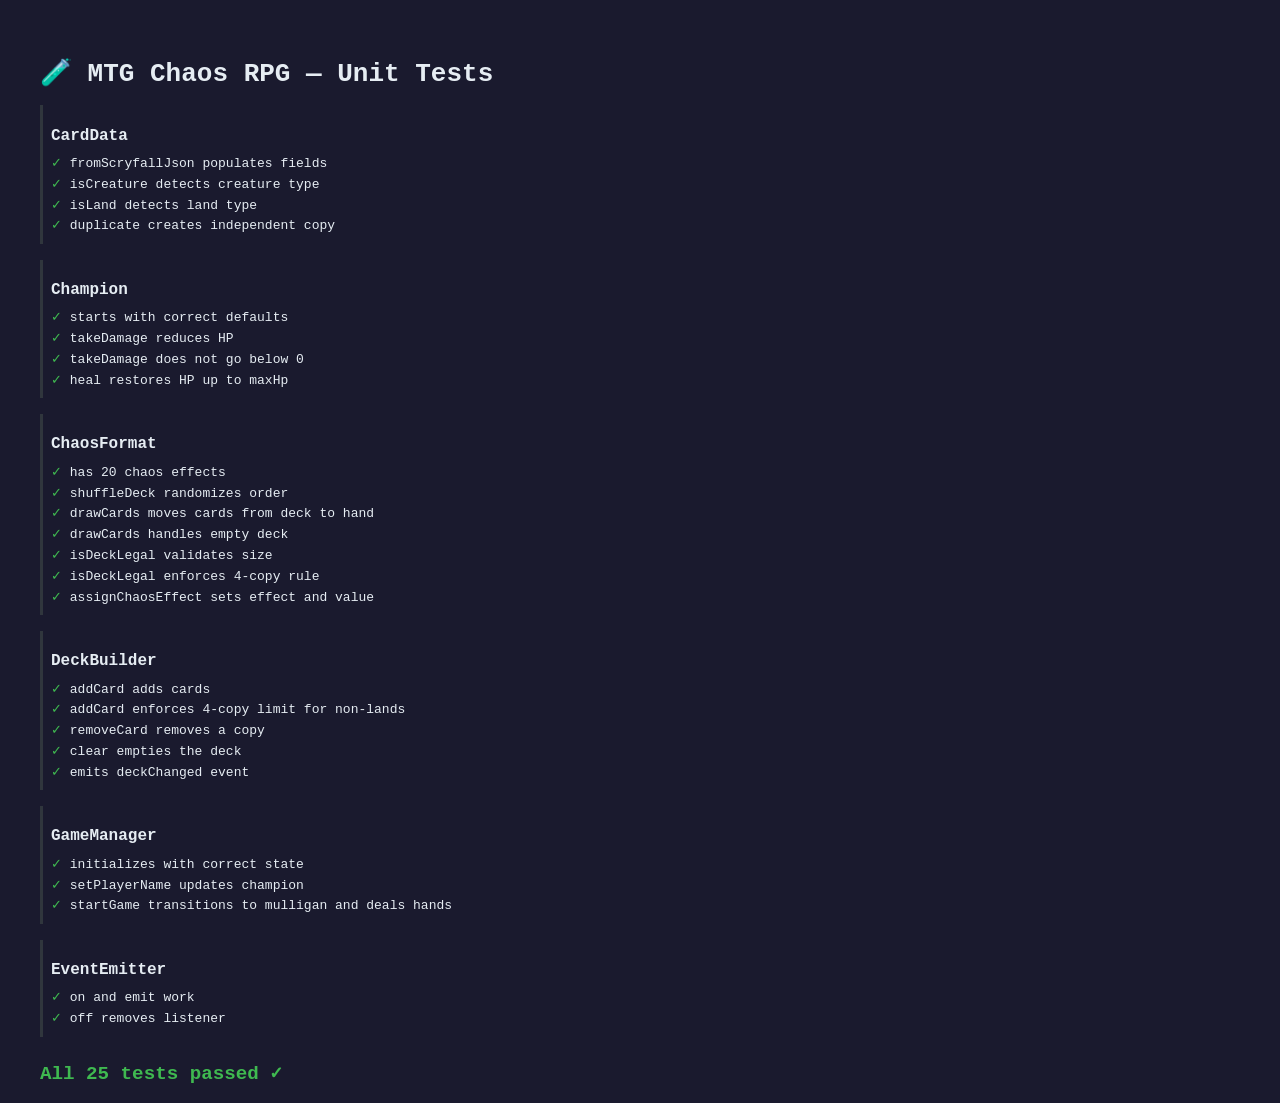
==== src/tests/test.html @ c31f6d52 "Add src folder with complete web game implementation, docs, flowcharts, and tests Co-authored-by: ad" ====
<!DOCTYPE html>
<html lang="en">
<head>
  <meta charset="UTF-8" />
  <meta name="viewport" content="width=device-width, initial-scale=1.0" />
  <title>MTG Chaos RPG — Tests</title>
  <style>
    body { font-family: monospace; background: #1a1a2e; color: #e6edf3; padding: 2rem; }
    h1 { margin-bottom: 1rem; }
    .pass { color: #3fb950; }
    .fail { color: #f85149; }
    .suite { margin: 1rem 0; padding: 0.5rem; border-left: 3px solid #30363d; }
    .suite h2 { font-size: 1rem; margin-bottom: 0.5rem; }
    .result { padding: 0.15rem 0; }
    #summary { margin-top: 1.5rem; font-size: 1.2rem; font-weight: bold; }
  </style>
</head>
<body>
  <h1>🧪 MTG Chaos RPG — Unit Tests</h1>
  <div id="output"></div>
  <div id="summary"></div>

  <script type="module">
    import { CardData } from '../js/game/CardData.js';
    import { Champion } from '../js/game/Champion.js';
    import * as ChaosFormat from '../js/game/ChaosFormat.js';
    import { DeckBuilder } from '../js/game/DeckBuilder.js';
    import { GameManager, Phase } from '../js/game/GameManager.js';
    import { EventEmitter } from '../js/EventEmitter.js';

    const output = document.getElementById('output');
    const summaryEl = document.getElementById('summary');
    let totalPass = 0;
    let totalFail = 0;

    function suite(name) {
      const div = document.createElement('div');
      div.className = 'suite';
      div.innerHTML = `<h2>${name}</h2>`;
      output.appendChild(div);
      return div;
    }

    function test(suiteEl, name, fn) {
      const result = document.createElement('div');
      result.className = 'result';
      try {
        fn();
        result.innerHTML = `<span class="pass">✓</span> ${name}`;
        totalPass++;
      } catch (e) {
        result.innerHTML = `<span class="fail">✗</span> ${name} — ${e.message}`;
        totalFail++;
      }
      suiteEl.appendChild(result);
    }

    function assert(condition, message = 'Assertion failed') {
      if (!condition) throw new Error(message);
    }

    function assertEqual(actual, expected, label = '') {
      if (actual !== expected) {
        throw new Error(`${label} Expected ${JSON.stringify(expected)}, got ${JSON.stringify(actual)}`);
      }
    }

    // ── CardData Tests ──────────────────────────────────────────────────
    const s1 = suite('CardData');

    test(s1, 'fromScryfallJson populates fields', () => {
      const json = {
        id: 'abc123', oracle_id: 'oracle1', name: 'Lightning Bolt',
        set: 'lea', mana_cost: '{R}', cmc: 1, type_line: 'Instant',
        oracle_text: 'Deal 3 damage.', colors: ['R'], color_identity: ['R'],
        image_uris: { normal: 'https://example.com/img.jpg', small: 'https://example.com/sm.jpg' }
      };
      const card = CardData.fromScryfallJson(json);
      assertEqual(card.name, 'Lightning Bolt', 'name');
      assertEqual(card.cmc, 1, 'cmc');
      assertEqual(card.isSpell(), true, 'isSpell');
      assertEqual(card.isCreature(), false, 'isCreature');
      assertEqual(card.isLand(), false, 'isLand');
    });

    test(s1, 'isCreature detects creature type', () => {
      const card = new CardData();
      card.typeLine = 'Creature — Human Wizard';
      assert(card.isCreature());
    });

    test(s1, 'isLand detects land type', () => {
      const card = new CardData();
      card.typeLine = 'Basic Land — Mountain';
      assert(card.isLand());
    });

    test(s1, 'duplicate creates independent copy', () => {
      const card = new CardData();
      card.name = 'Test Card';
      card.colors = ['R', 'U'];
      const copy = card.duplicate();
      copy.name = 'Modified';
      copy.colors.push('G');
      assertEqual(card.name, 'Test Card', 'original unchanged');
      assertEqual(card.colors.length, 2, 'original colors unchanged');
    });

    // ── Champion Tests ──────────────────────────────────────────────────
    const s2 = suite('Champion');

    test(s2, 'starts with correct defaults', () => {
      const champ = new Champion('Alice');
      assertEqual(champ.hp, 20, 'hp');
      assertEqual(champ.maxHp, 20, 'maxHp');
      assertEqual(champ.attack, 2, 'attack');
      assert(champ.isAlive(), 'isAlive');
    });

    test(s2, 'takeDamage reduces HP', () => {
      const champ = new Champion('Bob');
      champ.takeDamage(5);
      assertEqual(champ.hp, 15, 'hp after damage');
    });

    test(s2, 'takeDamage does not go below 0', () => {
      const champ = new Champion('Eve');
      champ.takeDamage(999);
      assertEqual(champ.hp, 0, 'hp capped at 0');
      assert(!champ.isAlive(), 'not alive');
    });

    test(s2, 'heal restores HP up to maxHp', () => {
      const champ = new Champion('Carl');
      champ.takeDamage(10);
      champ.heal(5);
      assertEqual(champ.hp, 15, 'healed');
      champ.heal(100);
      assertEqual(champ.hp, 20, 'capped at maxHp');
    });

    // ── ChaosFormat Tests ───────────────────────────────────────────────
    const s3 = suite('ChaosFormat');

    test(s3, 'has 20 chaos effects', () => {
      assertEqual(ChaosFormat.CHAOS_EFFECTS.length, 20, 'effect count');
    });

    test(s3, 'shuffleDeck randomizes order', () => {
      const arr = [1, 2, 3, 4, 5, 6, 7, 8, 9, 10];
      const original = [...arr];
      ChaosFormat.shuffleDeck(arr);
      assertEqual(arr.length, 10, 'same length');
      // Very unlikely to stay in exact same order
      const same = arr.every((v, i) => v === original[i]);
      // Allow it to pass even if shuffle doesn't change order (rare but possible)
    });

    test(s3, 'drawCards moves cards from deck to hand', () => {
      const deck = [1, 2, 3, 4, 5];
      const hand = [];
      const drawn = ChaosFormat.drawCards(deck, hand, 3);
      assertEqual(drawn, 3, 'drew 3');
      assertEqual(hand.length, 3, 'hand has 3');
      assertEqual(deck.length, 2, 'deck has 2');
    });

    test(s3, 'drawCards handles empty deck', () => {
      const deck = [];
      const hand = [];
      const drawn = ChaosFormat.drawCards(deck, hand, 5);
      assertEqual(drawn, 0, 'drew 0');
    });

    test(s3, 'isDeckLegal validates size', () => {
      const smallDeck = Array.from({ length: 10 }, () => {
        const c = new CardData(); c.name = 'X'; c.typeLine = 'Land'; return c;
      });
      assert(!ChaosFormat.isDeckLegal(smallDeck), 'too small');

      const validDeck = Array.from({ length: 40 }, () => {
        const c = new CardData(); c.name = `Card${Math.random()}`; c.typeLine = 'Land'; return c;
      });
      assert(ChaosFormat.isDeckLegal(validDeck), 'valid size');
    });

    test(s3, 'isDeckLegal enforces 4-copy rule', () => {
      const deck = [];
      for (let i = 0; i < 35; i++) {
        const c = new CardData(); c.name = `Unique${i}`; c.typeLine = 'Land'; deck.push(c);
      }
      // Add 5 copies of a non-land
      for (let i = 0; i < 5; i++) {
        const c = new CardData(); c.name = 'Lightning Bolt'; c.typeLine = 'Instant'; deck.push(c);
      }
      assert(!ChaosFormat.isDeckLegal(deck), 'too many copies');
    });

    test(s3, 'assignChaosEffect sets effect and value', () => {
      const card = new CardData();
      card.name = 'Test'; card.cmc = 3; card.colors = ['R', 'U'];
      card.typeLine = 'Creature'; card.power = '4'; card.toughness = '3';
      ChaosFormat.assignChaosEffect(card);
      assert(card.chaosEffect.length > 0, 'has effect');
      assert(card.chaosValue > 0, 'has value');
    });

    // ── DeckBuilder Tests ───────────────────────────────────────────────
    const s4 = suite('DeckBuilder');

    test(s4, 'addCard adds cards', () => {
      const db = new DeckBuilder();
      const card = new CardData();
      card.name = 'Mountain'; card.typeLine = 'Basic Land — Mountain';
      assert(db.addCard(card), 'added');
      assertEqual(db.size(), 1, 'size');
    });

    test(s4, 'addCard enforces 4-copy limit for non-lands', () => {
      const db = new DeckBuilder();
      for (let i = 0; i < 4; i++) {
        const c = new CardData(); c.name = 'Bolt'; c.typeLine = 'Instant';
        assert(db.addCard(c), `added #${i + 1}`);
      }
      const c5 = new CardData(); c5.name = 'Bolt'; c5.typeLine = 'Instant';
      assert(!db.addCard(c5), 'rejected 5th copy');
    });

    test(s4, 'removeCard removes a copy', () => {
      const db = new DeckBuilder();
      const c1 = new CardData(); c1.name = 'Bolt'; c1.typeLine = 'Instant';
      const c2 = new CardData(); c2.name = 'Bolt'; c2.typeLine = 'Instant';
      db.addCard(c1);
      db.addCard(c2);
      assert(db.removeCard(c1), 'removed');
      assertEqual(db.size(), 1, 'size after remove');
    });

    test(s4, 'clear empties the deck', () => {
      const db = new DeckBuilder();
      const c = new CardData(); c.name = 'X'; c.typeLine = 'Land';
      db.addCard(c);
      db.clear();
      assertEqual(db.size(), 0, 'empty');
    });

    test(s4, 'emits deckChanged event', () => {
      const db = new DeckBuilder();
      let emitted = false;
      db.on('deckChanged', () => { emitted = true; });
      const c = new CardData(); c.name = 'X'; c.typeLine = 'Land';
      db.addCard(c);
      assert(emitted, 'event emitted');
    });

    // ── GameManager Tests ───────────────────────────────────────────────
    const s5 = suite('GameManager');

    test(s5, 'initializes with correct state', () => {
      const gm = new GameManager();
      assertEqual(gm.currentPhase, Phase.DECK_BUILD, 'phase');
      assertEqual(gm.champions.length, 2, 'champions');
      assertEqual(gm.turnNumber, 0, 'turn');
    });

    test(s5, 'setPlayerName updates champion', () => {
      const gm = new GameManager();
      gm.setPlayerName(0, 'Alice');
      assertEqual(gm.champions[0].playerName, 'Alice');
    });

    test(s5, 'startGame transitions to mulligan and deals hands', () => {
      const gm = new GameManager();
      // Build minimal legal decks
      for (let p = 0; p < 2; p++) {
        const deck = [];
        for (let i = 0; i < 40; i++) {
          const c = new CardData(); c.name = `Card${i}`; c.typeLine = 'Creature';
          c.power = '1'; c.toughness = '1'; c.chaosEffect = 'Test'; deck.push(c);
        }
        gm.loadDeck(p, deck);
      }
      gm.startGame();
      assertEqual(gm.currentPhase, Phase.MULLIGAN, 'phase');
      assertEqual(gm.hands[0].length, 7, 'player hand');
      assertEqual(gm.hands[1].length, 7, 'opponent hand');
    });

    // ── EventEmitter Tests ──────────────────────────────────────────────
    const s6 = suite('EventEmitter');

    test(s6, 'on and emit work', () => {
      const ee = new EventEmitter();
      let value = 0;
      ee.on('test', (v) => { value = v; });
      ee.emit('test', 42);
      assertEqual(value, 42);
    });

    test(s6, 'off removes listener', () => {
      const ee = new EventEmitter();
      let count = 0;
      const fn = () => { count++; };
      ee.on('test', fn);
      ee.emit('test');
      ee.off('test', fn);
      ee.emit('test');
      assertEqual(count, 1, 'called once');
    });

    // ── Summary ─────────────────────────────────────────────────────────
    const total = totalPass + totalFail;
    summaryEl.innerHTML = totalFail === 0
      ? `<span class="pass">All ${total} tests passed ✓</span>`
      : `<span class="fail">${totalFail} of ${total} tests failed ✗</span>`;
  </script>
</body>
</html>
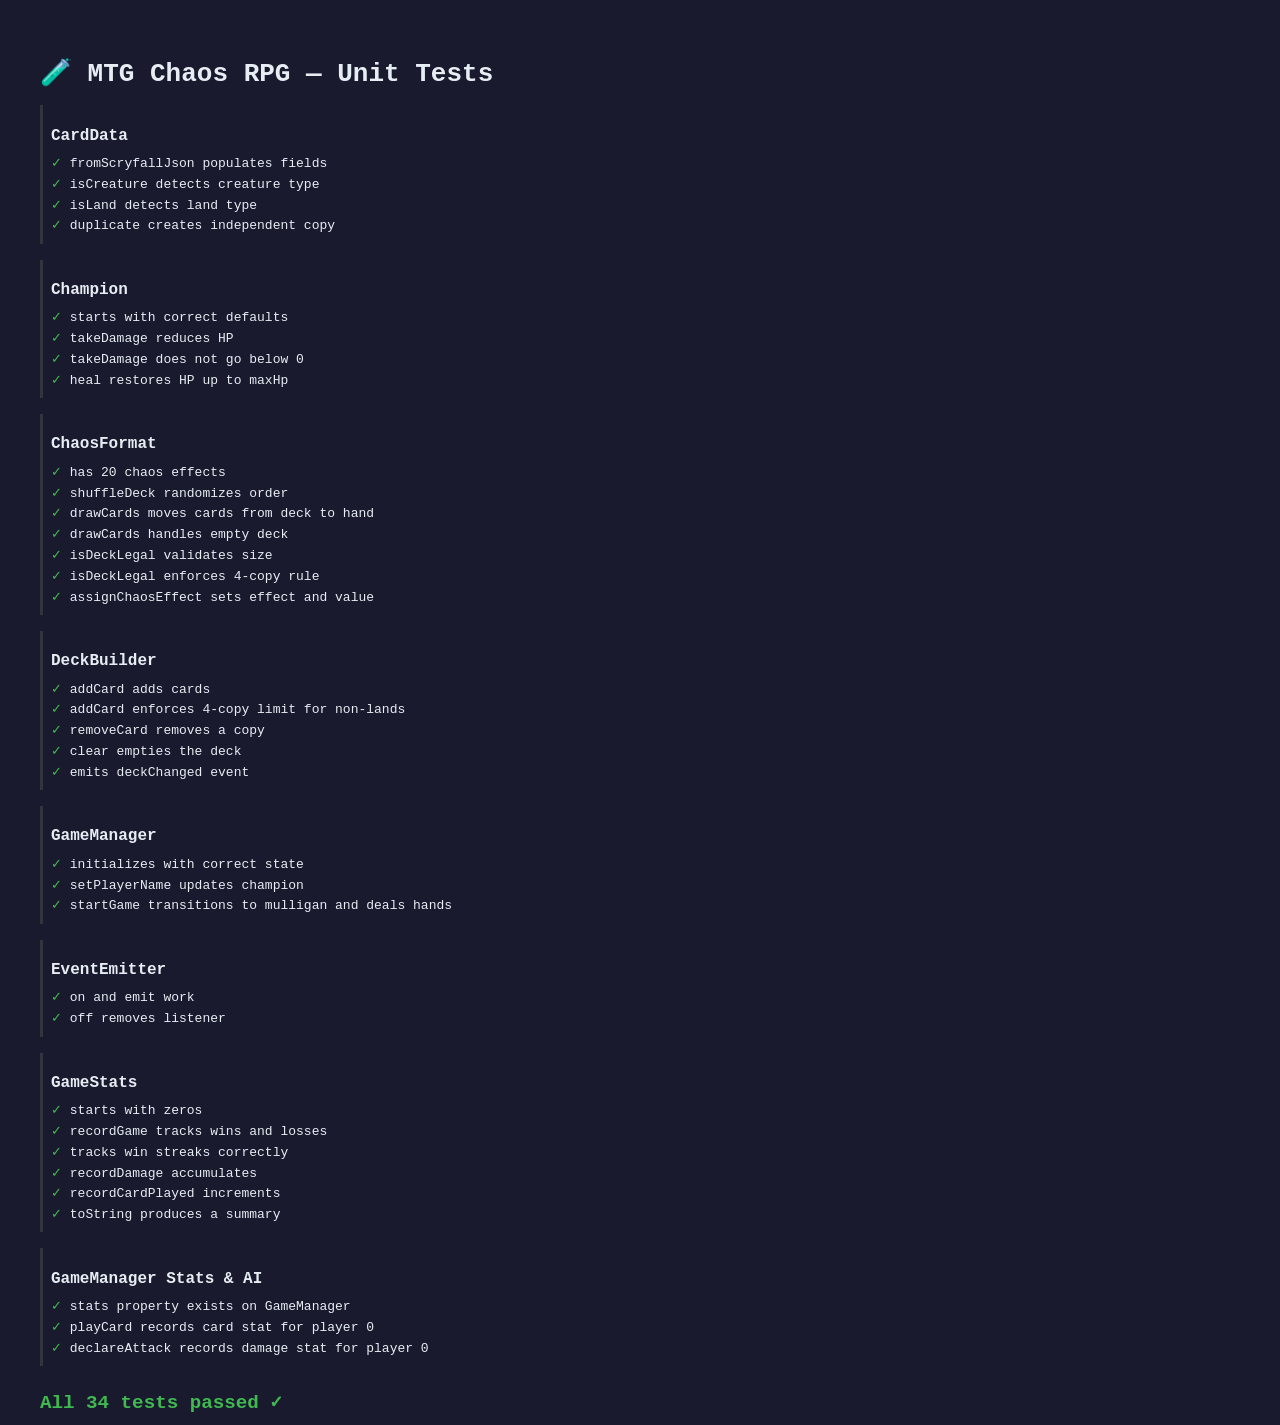
==== commit c969cdec: "feat: add analysis doc, game stats, loading progress, and AI auto-turn - Add comprehensive ANALYSIS." ====
--- a/src/tests/test.html
+++ b/src/tests/test.html
@@ -26,6 +26,7 @@
     import * as ChaosFormat from '../js/game/ChaosFormat.js';
     import { DeckBuilder } from '../js/game/DeckBuilder.js';
     import { GameManager, Phase } from '../js/game/GameManager.js';
+    import { GameStats } from '../js/game/GameStats.js';
     import { EventEmitter } from '../js/EventEmitter.js';
 
     const output = document.getElementById('output');
@@ -151,9 +152,9 @@
       const original = [...arr];
       ChaosFormat.shuffleDeck(arr);
       assertEqual(arr.length, 10, 'same length');
-      // Very unlikely to stay in exact same order
-      const same = arr.every((v, i) => v === original[i]);
-      // Allow it to pass even if shuffle doesn't change order (rare but possible)
+      // Verify all elements are still present (order may vary)
+      const sorted = [...arr].sort((a, b) => a - b);
+      assert(sorted.every((v, i) => v === original.sort((a, b) => a - b)[i]), 'all elements preserved');
     });
 
     test(s3, 'drawCards moves cards from deck to hand', () => {
@@ -308,6 +309,109 @@
       assertEqual(count, 1, 'called once');
     });
 
+    // ── GameStats Tests ─────────────────────────────────────────────────
+    const s7 = suite('GameStats');
+
+    test(s7, 'starts with zeros', () => {
+      const stats = new GameStats();
+      assertEqual(stats.gamesPlayed, 0, 'gamesPlayed');
+      assertEqual(stats.wins, 0, 'wins');
+      assertEqual(stats.losses, 0, 'losses');
+      assertEqual(stats.winStreak, 0, 'winStreak');
+      assertEqual(stats.bestWinStreak, 0, 'bestWinStreak');
+      assertEqual(stats.totalDamageDealt, 0, 'totalDamageDealt');
+      assertEqual(stats.totalCardsPlayed, 0, 'totalCardsPlayed');
+    });
+
+    test(s7, 'recordGame tracks wins and losses', () => {
+      const stats = new GameStats();
+      stats.recordGame(true);
+      assertEqual(stats.gamesPlayed, 1, 'gamesPlayed');
+      assertEqual(stats.wins, 1, 'wins');
+      assertEqual(stats.losses, 0, 'losses');
+      stats.recordGame(false);
+      assertEqual(stats.gamesPlayed, 2, 'gamesPlayed');
+      assertEqual(stats.wins, 1, 'wins');
+      assertEqual(stats.losses, 1, 'losses');
+    });
+
+    test(s7, 'tracks win streaks correctly', () => {
+      const stats = new GameStats();
+      stats.recordGame(true);
+      stats.recordGame(true);
+      stats.recordGame(true);
+      assertEqual(stats.winStreak, 3, 'winStreak');
+      assertEqual(stats.bestWinStreak, 3, 'bestWinStreak');
+      stats.recordGame(false);
+      assertEqual(stats.winStreak, 0, 'winStreak reset');
+      assertEqual(stats.bestWinStreak, 3, 'bestWinStreak preserved');
+      stats.recordGame(true);
+      assertEqual(stats.winStreak, 1, 'new streak');
+      assertEqual(stats.bestWinStreak, 3, 'bestWinStreak unchanged');
+    });
+
+    test(s7, 'recordDamage accumulates', () => {
+      const stats = new GameStats();
+      stats.recordDamage(5);
+      stats.recordDamage(3);
+      assertEqual(stats.totalDamageDealt, 8, 'damage');
+    });
+
+    test(s7, 'recordCardPlayed increments', () => {
+      const stats = new GameStats();
+      stats.recordCardPlayed();
+      stats.recordCardPlayed();
+      assertEqual(stats.totalCardsPlayed, 2, 'cards');
+    });
+
+    test(s7, 'toString produces a summary', () => {
+      const stats = new GameStats();
+      stats.recordGame(true);
+      const str = stats.toString();
+      assert(str.includes('Wins: 1'), 'includes wins');
+      assert(str.includes('Games: 1'), 'includes games');
+    });
+
+    // ── GameManager Stats Integration Tests ─────────────────────────────
+    const s8 = suite('GameManager Stats & AI');
+
+    test(s8, 'stats property exists on GameManager', () => {
+      const gm = new GameManager();
+      assert(gm.stats instanceof GameStats, 'stats is GameStats');
+    });
+
+    test(s8, 'playCard records card stat for player 0', () => {
+      const gm = new GameManager();
+      for (let p = 0; p < 2; p++) {
+        const deck = [];
+        for (let i = 0; i < 40; i++) {
+          const c = new CardData(); c.name = `Card${i}`; c.typeLine = 'Creature';
+          c.power = '1'; c.toughness = '1'; c.chaosEffect = 'Test'; deck.push(c);
+        }
+        gm.loadDeck(p, deck);
+      }
+      gm.startGame();
+      gm.beginMainPhase();
+      gm.playCard(0);
+      assertEqual(gm.stats.totalCardsPlayed, 1, 'player card tracked');
+    });
+
+    test(s8, 'declareAttack records damage stat for player 0', () => {
+      const gm = new GameManager();
+      for (let p = 0; p < 2; p++) {
+        const deck = [];
+        for (let i = 0; i < 40; i++) {
+          const c = new CardData(); c.name = `Card${i}`; c.typeLine = 'Creature';
+          c.power = '1'; c.toughness = '1'; c.chaosEffect = 'Test'; deck.push(c);
+        }
+        gm.loadDeck(p, deck);
+      }
+      gm.startGame();
+      gm.beginMainPhase();
+      gm.declareAttack();
+      assertEqual(gm.stats.totalDamageDealt, 2, 'damage tracked (default ATK = 2)');
+    });
+
     // ── Summary ─────────────────────────────────────────────────────────
     const total = totalPass + totalFail;
     summaryEl.innerHTML = totalFail === 0
